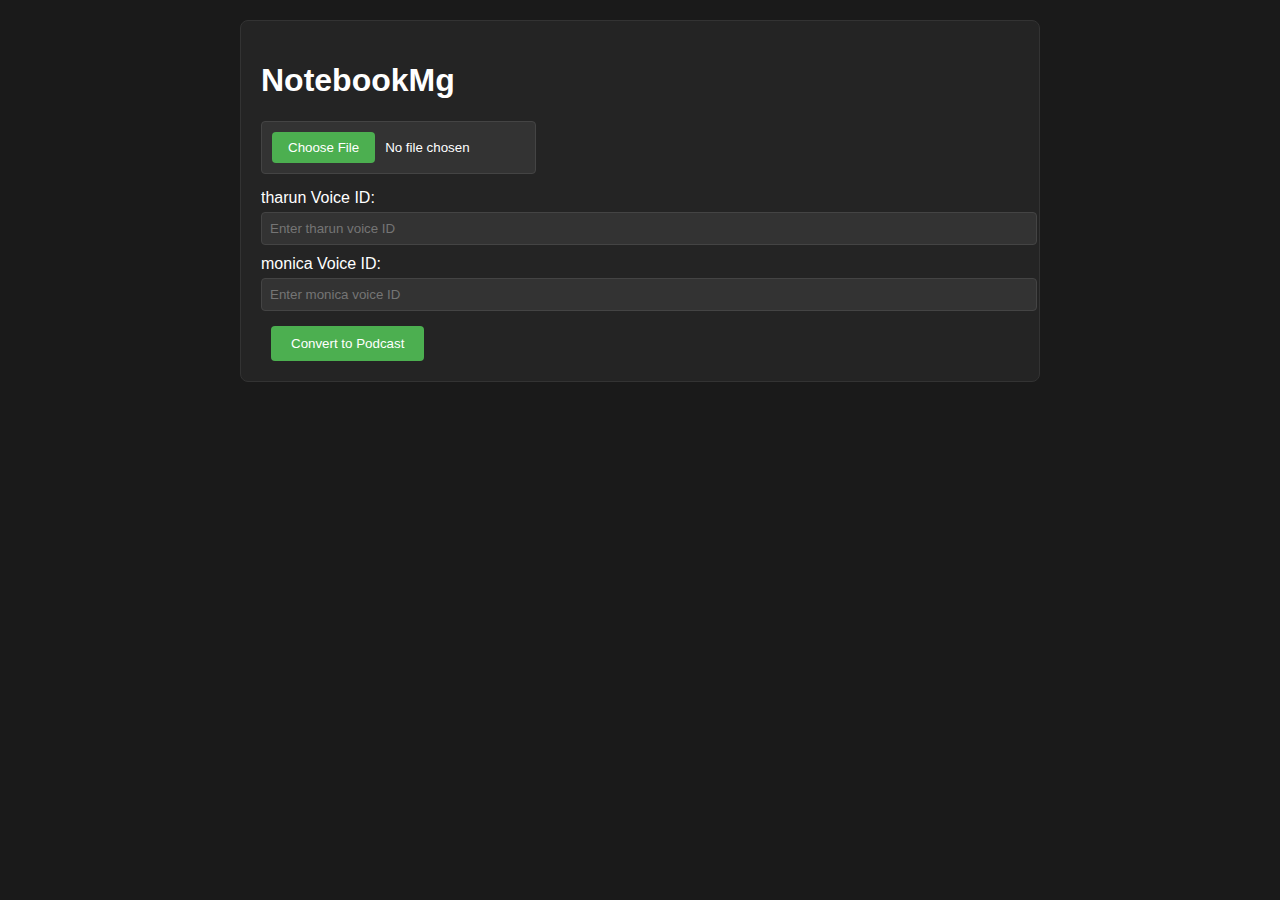
==== templates/index.html @ 9ed96fdd "Add FastAPI application for PDF to podcast conversion" ====
<!DOCTYPE html>
<html>
  <head>
    <title>NotebookMg</title>
    <style>
      body {
        font-family: Arial, sans-serif;
        max-width: 800px;
        margin: 0 auto;
        padding: 20px;
        background-color: #1a1a1a;
        color: #ffffff;
      }
      .container {
        border: 1px solid #333;
        padding: 20px;
        border-radius: 8px;
        background-color: #242424;
      }
      .result {
        margin-top: 20px;
        padding: 15px;
        background-color: #333;
        border-radius: 6px;
        display: none;
      }
      .error {
        color: #ff6b6b;
        display: none;
        padding: 10px;
        background-color: #3a2828;
        border-radius: 6px;
        margin-top: 10px;
      }
      button {
        background-color: #4caf50;
        color: white;
        padding: 10px 20px;
        border: none;
        border-radius: 4px;
        cursor: pointer;
        margin-left: 10px;
      }
      button:hover {
        background-color: #45a049;
      }
      a {
        color: #66b3ff;
        text-decoration: none;
      }
      a:hover {
        text-decoration: underline;
      }
      .loader {
        display: none;
        margin-top: 20px;
        text-align: center;
      }
      .spinner {
        width: 40px;
        height: 40px;
        border: 4px solid #f3f3f3;
        border-top: 4px solid #4caf50;
        border-radius: 50%;
        animation: spin 1s linear infinite;
        margin: 0 auto;
      }
      @keyframes spin {
        0% {
          transform: rotate(0deg);
        }
        100% {
          transform: rotate(360deg);
        }
      }
      input[type="file"] {
        background-color: #333;
        color: white;
        padding: 10px;
        border-radius: 4px;
        border: 1px solid #444;
      }
      input[type="file"]::file-selector-button {
        background-color: #4caf50;
        color: white;
        padding: 8px 16px;
        border: none;
        border-radius: 4px;
        cursor: pointer;
        margin-right: 10px;
      }
      input[type="file"]::file-selector-button:hover {
        background-color: #45a049;
      }
      audio {
        width: 100%;
        margin-top: 15px;
        border-radius: 8px;
        background-color: #333;
      }
      .audio-container {
        margin-top: 20px;
        padding: 15px;
        background-color: #333;
        border-radius: 6px;
        display: none;
      }
      .voice-inputs {
        margin: 15px 0;
      }
      .input-group {
        margin: 10px 0;
      }
      .input-group label {
        display: block;
        margin-bottom: 5px;
      }
      .input-group input[type="text"] {
        width: 100%;
        padding: 8px;
        border-radius: 4px;
        border: 1px solid #444;
        background-color: #333;
        color: white;
      }
    </style>
  </head>
  <body>
    <div class="container">
      <h1>NotebookMg</h1>
      <form id="uploadForm">
        <input type="file" id="pdfFile" accept=".pdf" required />
        <div class="voice-inputs">
          <div class="input-group">
            <label for="tharunVoiceId">tharun Voice ID:</label>
            <input
              type="text"
              id="tharunVoiceId"
              placeholder="Enter tharun voice ID"
              required
            />
          </div>
          <div class="input-group">
            <label for="monicaVoiceId">monica Voice ID:</label>
            <input
              type="text"
              id="monicaVoiceId"
              placeholder="Enter monica voice ID"
              required
            />
          </div>
        </div>
        <button type="submit">Convert to Podcast</button>
      </form>
      <div id="error" class="error"></div>
      <div id="loader" class="loader">
        <div class="spinner"></div>
        <p>Converting your PDF... This may take a few minutes.</p>
      </div>
      <div id="audio-result" class="audio-container">
        <h3>Your Podcast</h3>
        <audio id="podcast-player" controls>
          Your browser does not support the audio element.
        </audio>
      </div>
    </div>

    <script>
      document.getElementById("uploadForm").onsubmit = async (e) => {
        e.preventDefault();

        const loader = document.getElementById("loader");
        const audioResult = document.getElementById("audio-result");
        const error = document.getElementById("error");

        // Show loader, hide other elements
        loader.style.display = "block";
        audioResult.style.display = "none";
        error.style.display = "none";

        const formData = new FormData();
        formData.append("file", document.getElementById("pdfFile").files[0]);
        formData.append(
          "tharun_voice_id",
          document.getElementById("tharunVoiceId").value
        );
        formData.append(
          "monica_voice_id",
          document.getElementById("monicaVoiceId").value
        );

        try {
          const response = await fetch("/upload-pdf/", {
            method: "POST",
            body: formData,
          });

          const data = await response.json();

          if (response.ok) {
            const audioPlayer = document.getElementById("podcast-player");
            audioPlayer.src = `/download/${data.podcast_file}`;
            audioResult.style.display = "block";
          } else {
            throw new Error(data.detail);
          }
        } catch (error) {
          document.getElementById("error").textContent = error.message;
          error.style.display = "block";
        } finally {
          loader.style.display = "none";
        }
      };
    </script>
  </body>
</html>
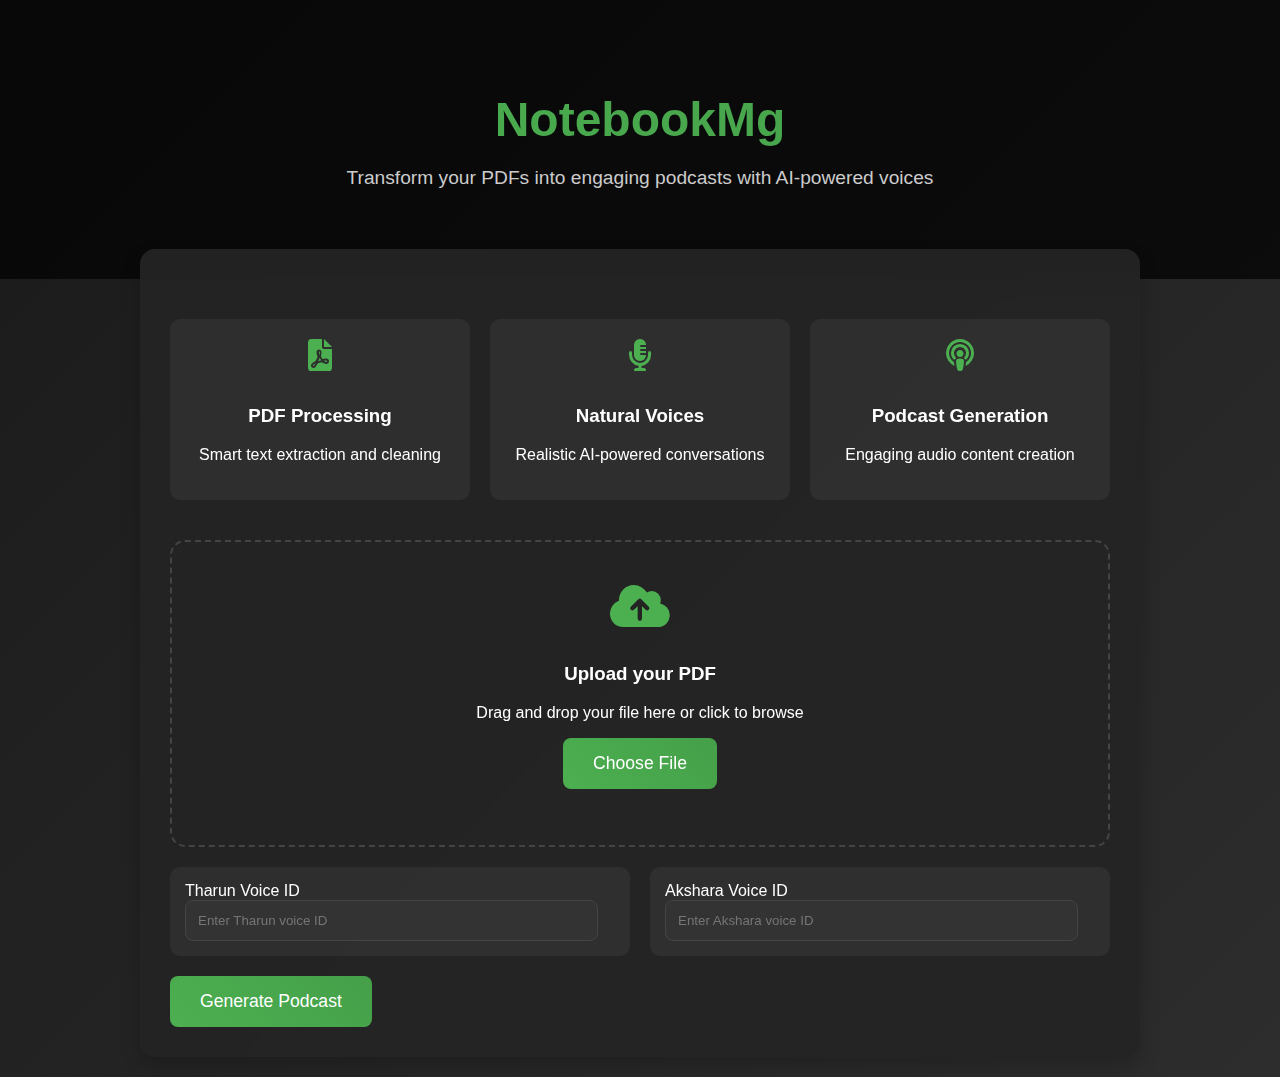
==== commit 0a425a3e: "Refactor voice ID handling and enhance PDF processing features" ====
--- a/templates/index.html
+++ b/templates/index.html
@@ -1,69 +1,173 @@
 <!DOCTYPE html>
 <html>
   <head>
-    <title>NotebookMg</title>
+    <title>NotebookMg - PDF to Podcast Converter</title>
+    <link
+      rel="stylesheet"
+      href="https://cdnjs.cloudflare.com/ajax/libs/font-awesome/6.0.0/css/all.min.css"
+    />
     <style>
       body {
-        font-family: Arial, sans-serif;
-        max-width: 800px;
-        margin: 0 auto;
+        font-family: "Inter", -apple-system, sans-serif;
+        margin: 0;
+        padding: 0;
+        background: linear-gradient(135deg, #1a1a1a 0%, #2d2d2d 100%);
+        min-height: 100vh;
+        color: #ffffff;
+      }
+      .hero {
+        text-align: center;
+        padding: 60px 20px;
+        background: linear-gradient(rgba(0, 0, 0, 0.7), rgba(0, 0, 0, 0.7)),
+          url("/static/hero-bg.jpg");
+        background-size: cover;
+        background-position: center;
+      }
+      .hero h1 {
+        font-size: 3em;
+        margin-bottom: 20px;
+        background: linear-gradient(45deg, #4caf50, #45a049);
+        -webkit-background-clip: text;
+        -webkit-text-fill-color: transparent;
+      }
+      .hero p {
+        font-size: 1.2em;
+        max-width: 600px;
+        margin: 0 auto 30px;
+        color: #cccccc;
+      }
+      .container {
+        max-width: 1000px;
+        margin: -50px auto 0;
         padding: 20px;
-        background-color: #1a1a1a;
-        color: #ffffff;
-      }
-      .container {
-        border: 1px solid #333;
+        position: relative;
+      }
+      .card {
+        background: rgba(36, 36, 36, 0.95);
+        border-radius: 15px;
+        padding: 30px;
+        box-shadow: 0 10px 20px rgba(0, 0, 0, 0.2);
+        backdrop-filter: blur(10px);
+      }
+      .features {
+        display: grid;
+        grid-template-columns: repeat(auto-fit, minmax(250px, 1fr));
+        gap: 20px;
+        margin: 40px 0;
+      }
+      .feature {
+        text-align: center;
         padding: 20px;
+        background: rgba(255, 255, 255, 0.05);
+        border-radius: 10px;
+      }
+      .feature i {
+        font-size: 2em;
+        color: #4caf50;
+        margin-bottom: 15px;
+      }
+      .upload-section {
+        text-align: center;
+        padding: 40px 20px;
+        border: 2px dashed #444;
+        border-radius: 15px;
+        margin: 20px 0;
+        transition: all 0.3s ease;
+      }
+      .upload-section:hover {
+        border-color: #4caf50;
+      }
+      .voice-inputs {
+        display: grid;
+        grid-template-columns: repeat(auto-fit, minmax(200px, 1fr));
+        gap: 20px;
+        margin: 20px 0;
+      }
+      .input-group {
+        background: rgba(255, 255, 255, 0.05);
+        padding: 15px;
+        border-radius: 10px;
+      }
+      .input-group input {
+        width: 90%;
+        padding: 12px;
         border-radius: 8px;
-        background-color: #242424;
-      }
-      .result {
-        margin-top: 20px;
-        padding: 15px;
-        background-color: #333;
-        border-radius: 6px;
-        display: none;
-      }
-      .error {
-        color: #ff6b6b;
-        display: none;
-        padding: 10px;
-        background-color: #3a2828;
-        border-radius: 6px;
-        margin-top: 10px;
+        border: 1px solid #444;
+        background: #333;
+        color: white;
+        transition: all 0.3s ease;
+      }
+      .input-group input:focus {
+        border-color: #4caf50;
+        outline: none;
       }
       button {
-        background-color: #4caf50;
+        background: linear-gradient(45deg, #4caf50, #45a049);
         color: white;
-        padding: 10px 20px;
+        padding: 15px 30px;
         border: none;
-        border-radius: 4px;
+        border-radius: 8px;
         cursor: pointer;
-        margin-left: 10px;
+        font-size: 1.1em;
+        transition: transform 0.2s ease;
       }
       button:hover {
-        background-color: #45a049;
-      }
-      a {
-        color: #66b3ff;
-        text-decoration: none;
-      }
-      a:hover {
-        text-decoration: underline;
+        transform: translateY(-2px);
+      }
+      .audio-container {
+        background: rgba(51, 51, 51, 0.8);
+        border-radius: 15px;
+        padding: 20px;
+        margin-top: 30px;
+      }
+      .progress-steps {
+        display: flex;
+        justify-content: space-between;
+        margin: 40px 0;
+        position: relative;
+      }
+      .step {
+        text-align: center;
+        flex: 1;
+        position: relative;
+      }
+      .step-number {
+        width: 30px;
+        height: 30px;
+        background: #333;
+        border-radius: 50%;
+        display: flex;
+        align-items: center;
+        justify-content: center;
+        margin: 0 auto 10px;
+      }
+      .step.active .step-number {
+        background: #4caf50;
+      }
+      @media (max-width: 768px) {
+        .hero h1 {
+          font-size: 2em;
+        }
+        .container {
+          margin-top: -30px;
+        }
+        .features {
+          grid-template-columns: 1fr;
+        }
       }
       .loader {
         display: none;
-        margin-top: 20px;
-        text-align: center;
+        text-align: center;
+        padding: 20px;
       }
       .spinner {
-        width: 40px;
-        height: 40px;
-        border: 4px solid #f3f3f3;
-        border-top: 4px solid #4caf50;
+        width: 50px;
+        height: 50px;
+        border: 5px solid #f3f3f3;
+        border-top: 5px solid #4caf50;
         border-radius: 50%;
         animation: spin 1s linear infinite;
-        margin: 0 auto;
+        margin: 0 auto 15px;
       }
       @keyframes spin {
         0% {
@@ -73,95 +177,102 @@
           transform: rotate(360deg);
         }
       }
-      input[type="file"] {
-        background-color: #333;
-        color: white;
-        padding: 10px;
-        border-radius: 4px;
-        border: 1px solid #444;
-      }
-      input[type="file"]::file-selector-button {
-        background-color: #4caf50;
-        color: white;
-        padding: 8px 16px;
-        border: none;
-        border-radius: 4px;
-        cursor: pointer;
-        margin-right: 10px;
-      }
-      input[type="file"]::file-selector-button:hover {
-        background-color: #45a049;
-      }
-      audio {
-        width: 100%;
-        margin-top: 15px;
-        border-radius: 8px;
-        background-color: #333;
-      }
       .audio-container {
-        margin-top: 20px;
-        padding: 15px;
-        background-color: #333;
-        border-radius: 6px;
         display: none;
-      }
-      .voice-inputs {
-        margin: 15px 0;
-      }
-      .input-group {
-        margin: 10px 0;
-      }
-      .input-group label {
-        display: block;
-        margin-bottom: 5px;
-      }
-      .input-group input[type="text"] {
-        width: 100%;
-        padding: 8px;
-        border-radius: 4px;
-        border: 1px solid #444;
-        background-color: #333;
-        color: white;
       }
     </style>
   </head>
   <body>
+    <div class="hero">
+      <h1>NotebookMg</h1>
+      <p>Transform your PDFs into engaging podcasts with AI-powered voices</p>
+    </div>
+
     <div class="container">
-      <h1>NotebookMg</h1>
-      <form id="uploadForm">
-        <input type="file" id="pdfFile" accept=".pdf" required />
-        <div class="voice-inputs">
-          <div class="input-group">
-            <label for="tharunVoiceId">tharun Voice ID:</label>
+      <div class="card">
+        <div class="features">
+          <div class="feature">
+            <i class="fas fa-file-pdf"></i>
+            <h3>PDF Processing</h3>
+            <p>Smart text extraction and cleaning</p>
+          </div>
+          <div class="feature">
+            <i class="fas fa-microphone-alt"></i>
+            <h3>Natural Voices</h3>
+            <p>Realistic AI-powered conversations</p>
+          </div>
+          <div class="feature">
+            <i class="fas fa-podcast"></i>
+            <h3>Podcast Generation</h3>
+            <p>Engaging audio content creation</p>
+          </div>
+        </div>
+
+        <form id="uploadForm">
+          <div class="upload-section" id="dropZone">
+            <i
+              class="fas fa-cloud-upload-alt fa-3x"
+              style="color: #4caf50; margin-bottom: 15px"
+            ></i>
+            <h3>Upload your PDF</h3>
+            <p>Drag and drop your file here or click to browse</p>
             <input
-              type="text"
-              id="tharunVoiceId"
-              placeholder="Enter tharun voice ID"
+              type="file"
+              id="pdfFile"
+              accept=".pdf"
               required
+              style="display: none"
             />
-          </div>
-          <div class="input-group">
-            <label for="monicaVoiceId">monica Voice ID:</label>
-            <input
-              type="text"
-              id="monicaVoiceId"
-              placeholder="Enter monica voice ID"
-              required
-            />
-          </div>
+            <button
+              type="button"
+              onclick="document.getElementById('pdfFile').click()"
+            >
+              Choose File
+            </button>
+            <p id="selectedFile" style="margin-top: 10px; color: #888"></p>
+          </div>
+
+          <div class="voice-inputs">
+            <div class="input-group">
+              <label for="tharunVoiceId">Tharun Voice ID</label>
+              <input
+                type="text"
+                id="tharunVoiceId"
+                placeholder="Enter Tharun voice ID"
+                required
+              />
+            </div>
+            <div class="input-group">
+              <label for="aksharaVoiceId">Akshara Voice ID</label>
+              <input
+                type="text"
+                id="aksharaVoiceId"
+                placeholder="Enter Akshara voice ID"
+                required
+              />
+            </div>
+          </div>
+
+          <button type="submit">Generate Podcast</button>
+        </form>
+
+        <div
+          id="error"
+          class="error"
+          style="color: #ff4444; margin: 10px 0; display: none"
+        ></div>
+
+        <div class="loader" id="loader">
+          <div class="spinner"></div>
+          <p>Converting your PDF... This may take a few minutes.</p>
         </div>
-        <button type="submit">Convert to Podcast</button>
-      </form>
-      <div id="error" class="error"></div>
-      <div id="loader" class="loader">
-        <div class="spinner"></div>
-        <p>Converting your PDF... This may take a few minutes.</p>
-      </div>
-      <div id="audio-result" class="audio-container">
-        <h3>Your Podcast</h3>
-        <audio id="podcast-player" controls>
-          Your browser does not support the audio element.
-        </audio>
+
+        <div id="audio-result" class="audio-container">
+          <h3>Your Podcast</h3>
+          <audio id="podcast-player" controls>
+            Your browser does not support the audio element.
+          </audio>
+        </div>
       </div>
     </div>
 
@@ -169,9 +280,17 @@
       document.getElementById("uploadForm").onsubmit = async (e) => {
         e.preventDefault();
 
+        console.log("Form submission started");
+
         const loader = document.getElementById("loader");
         const audioResult = document.getElementById("audio-result");
         const error = document.getElementById("error");
+        const submitButton = e.target.querySelector("button[type='submit']");
+        const inputs = e.target.querySelectorAll("input");
+
+        // Disable all inputs and button
+        submitButton.disabled = true;
+        inputs.forEach((input) => (input.disabled = true));
 
         // Show loader, hide other elements
         loader.style.display = "block";
@@ -185,32 +304,86 @@
           document.getElementById("tharunVoiceId").value
         );
         formData.append(
-          "monica_voice_id",
-          document.getElementById("monicaVoiceId").value
+          "akshara_voice_id",
+          document.getElementById("aksharaVoiceId").value
         );
 
         try {
+          console.log("Sending request to server...");
           const response = await fetch("/upload-pdf/", {
             method: "POST",
             body: formData,
           });
 
+          console.log("Server response received:", response.status);
           const data = await response.json();
+          console.log("Response data:", data);
 
           if (response.ok) {
             const audioPlayer = document.getElementById("podcast-player");
             audioPlayer.src = `/download/${data.podcast_file}`;
             audioResult.style.display = "block";
           } else {
-            throw new Error(data.detail);
+            throw new Error(data.detail || "An error occurred");
           }
         } catch (error) {
+          console.error("Error:", error);
           document.getElementById("error").textContent = error.message;
           error.style.display = "block";
         } finally {
           loader.style.display = "none";
+          // Re-enable all inputs and button
+          submitButton.disabled = false;
+          inputs.forEach((input) => (input.disabled = false));
         }
       };
+
+      // Add drag and drop functionality
+      const dropZone = document.getElementById("dropZone");
+      const pdfFile = document.getElementById("pdfFile");
+      const selectedFile = document.getElementById("selectedFile");
+
+      ["dragenter", "dragover", "dragleave", "drop"].forEach((eventName) => {
+        dropZone.addEventListener(eventName, preventDefaults, false);
+      });
+
+      function preventDefaults(e) {
+        e.preventDefault();
+        e.stopPropagation();
+      }
+
+      ["dragenter", "dragover"].forEach((eventName) => {
+        dropZone.addEventListener(eventName, highlight, false);
+      });
+
+      ["dragleave", "drop"].forEach((eventName) => {
+        dropZone.addEventListener(eventName, unhighlight, false);
+      });
+
+      function highlight(e) {
+        dropZone.classList.add("highlight");
+      }
+
+      function unhighlight(e) {
+        dropZone.classList.remove("highlight");
+      }
+
+      dropZone.addEventListener("drop", handleDrop, false);
+
+      function handleDrop(e) {
+        const dt = e.dataTransfer;
+        const files = dt.files;
+        pdfFile.files = files;
+        updateFileName();
+      }
+
+      pdfFile.addEventListener("change", updateFileName);
+
+      function updateFileName() {
+        if (pdfFile.files.length > 0) {
+          selectedFile.textContent = `Selected file: ${pdfFile.files[0].name}`;
+        }
+      }
     </script>
   </body>
 </html>
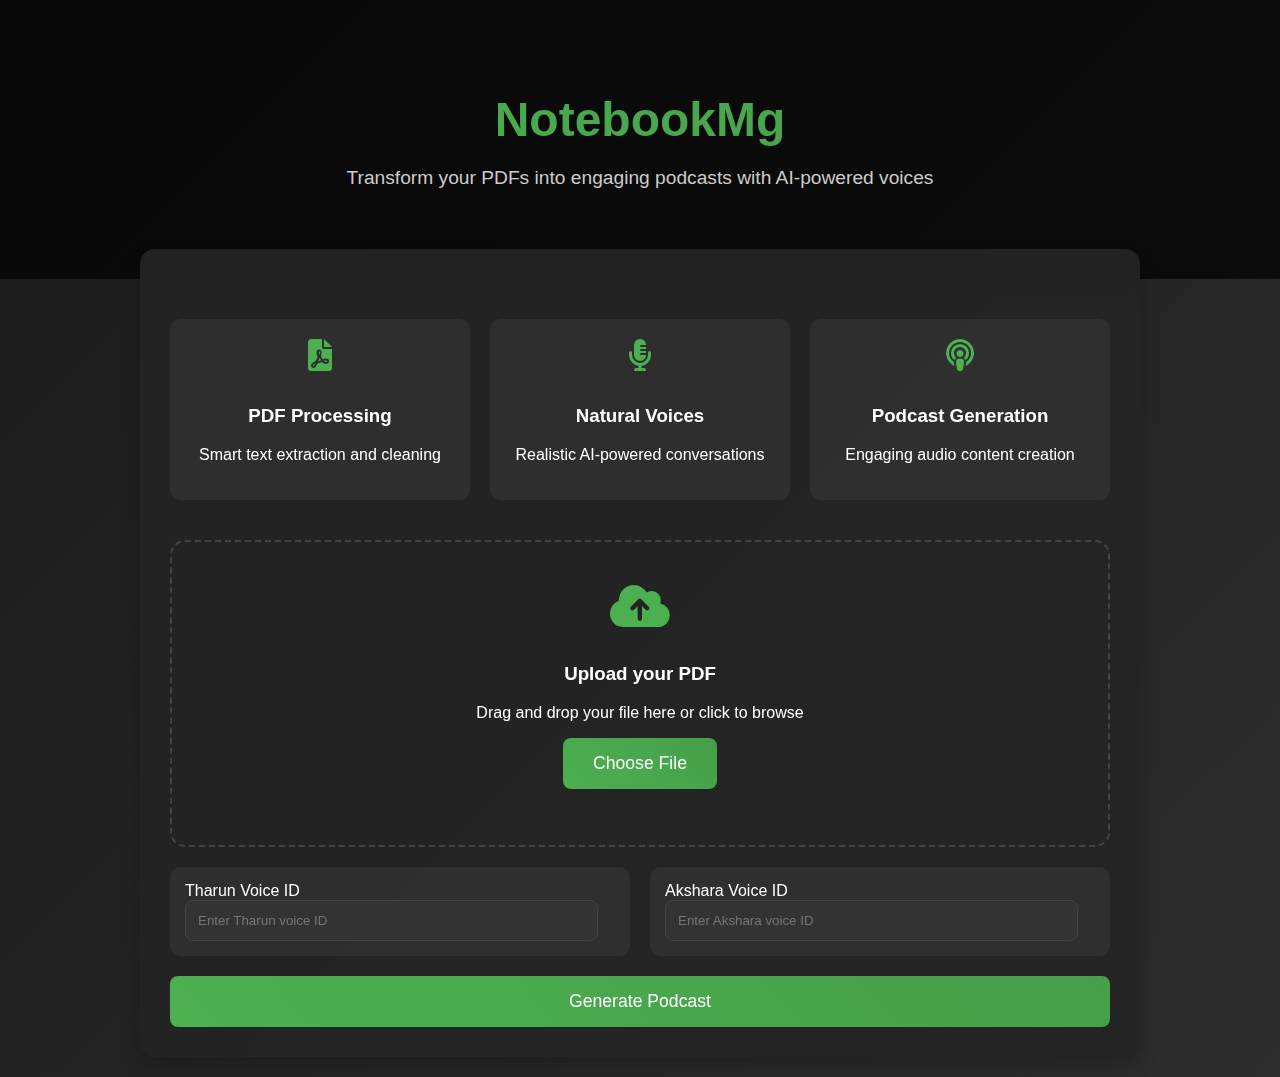
==== commit a6f9c0d4: "Enhance podcast generation and cleanup features" ====
--- a/templates/index.html
+++ b/templates/index.html
@@ -6,181 +6,7 @@
       rel="stylesheet"
       href="https://cdnjs.cloudflare.com/ajax/libs/font-awesome/6.0.0/css/all.min.css"
     />
-    <style>
-      body {
-        font-family: "Inter", -apple-system, sans-serif;
-        margin: 0;
-        padding: 0;
-        background: linear-gradient(135deg, #1a1a1a 0%, #2d2d2d 100%);
-        min-height: 100vh;
-        color: #ffffff;
-      }
-      .hero {
-        text-align: center;
-        padding: 60px 20px;
-        background: linear-gradient(rgba(0, 0, 0, 0.7), rgba(0, 0, 0, 0.7)),
-          url("/static/hero-bg.jpg");
-        background-size: cover;
-        background-position: center;
-      }
-      .hero h1 {
-        font-size: 3em;
-        margin-bottom: 20px;
-        background: linear-gradient(45deg, #4caf50, #45a049);
-        -webkit-background-clip: text;
-        -webkit-text-fill-color: transparent;
-      }
-      .hero p {
-        font-size: 1.2em;
-        max-width: 600px;
-        margin: 0 auto 30px;
-        color: #cccccc;
-      }
-      .container {
-        max-width: 1000px;
-        margin: -50px auto 0;
-        padding: 20px;
-        position: relative;
-      }
-      .card {
-        background: rgba(36, 36, 36, 0.95);
-        border-radius: 15px;
-        padding: 30px;
-        box-shadow: 0 10px 20px rgba(0, 0, 0, 0.2);
-        backdrop-filter: blur(10px);
-      }
-      .features {
-        display: grid;
-        grid-template-columns: repeat(auto-fit, minmax(250px, 1fr));
-        gap: 20px;
-        margin: 40px 0;
-      }
-      .feature {
-        text-align: center;
-        padding: 20px;
-        background: rgba(255, 255, 255, 0.05);
-        border-radius: 10px;
-      }
-      .feature i {
-        font-size: 2em;
-        color: #4caf50;
-        margin-bottom: 15px;
-      }
-      .upload-section {
-        text-align: center;
-        padding: 40px 20px;
-        border: 2px dashed #444;
-        border-radius: 15px;
-        margin: 20px 0;
-        transition: all 0.3s ease;
-      }
-      .upload-section:hover {
-        border-color: #4caf50;
-      }
-      .voice-inputs {
-        display: grid;
-        grid-template-columns: repeat(auto-fit, minmax(200px, 1fr));
-        gap: 20px;
-        margin: 20px 0;
-      }
-      .input-group {
-        background: rgba(255, 255, 255, 0.05);
-        padding: 15px;
-        border-radius: 10px;
-      }
-      .input-group input {
-        width: 90%;
-        padding: 12px;
-        border-radius: 8px;
-        border: 1px solid #444;
-        background: #333;
-        color: white;
-        transition: all 0.3s ease;
-      }
-      .input-group input:focus {
-        border-color: #4caf50;
-        outline: none;
-      }
-      button {
-        background: linear-gradient(45deg, #4caf50, #45a049);
-        color: white;
-        padding: 15px 30px;
-        border: none;
-        border-radius: 8px;
-        cursor: pointer;
-        font-size: 1.1em;
-        transition: transform 0.2s ease;
-      }
-      button:hover {
-        transform: translateY(-2px);
-      }
-      .audio-container {
-        background: rgba(51, 51, 51, 0.8);
-        border-radius: 15px;
-        padding: 20px;
-        margin-top: 30px;
-      }
-      .progress-steps {
-        display: flex;
-        justify-content: space-between;
-        margin: 40px 0;
-        position: relative;
-      }
-      .step {
-        text-align: center;
-        flex: 1;
-        position: relative;
-      }
-      .step-number {
-        width: 30px;
-        height: 30px;
-        background: #333;
-        border-radius: 50%;
-        display: flex;
-        align-items: center;
-        justify-content: center;
-        margin: 0 auto 10px;
-      }
-      .step.active .step-number {
-        background: #4caf50;
-      }
-      @media (max-width: 768px) {
-        .hero h1 {
-          font-size: 2em;
-        }
-        .container {
-          margin-top: -30px;
-        }
-        .features {
-          grid-template-columns: 1fr;
-        }
-      }
-      .loader {
-        display: none;
-        text-align: center;
-        padding: 20px;
-      }
-      .spinner {
-        width: 50px;
-        height: 50px;
-        border: 5px solid #f3f3f3;
-        border-top: 5px solid #4caf50;
-        border-radius: 50%;
-        animation: spin 1s linear infinite;
-        margin: 0 auto 15px;
-      }
-      @keyframes spin {
-        0% {
-          transform: rotate(0deg);
-        }
-        100% {
-          transform: rotate(360deg);
-        }
-      }
-      .audio-container {
-        display: none;
-      }
-    </style>
+    <link rel="stylesheet" href="/static/styles.css" />
   </head>
   <body>
     <div class="hero">
@@ -262,17 +88,27 @@
           style="color: #ff4444; margin: 10px 0; display: none"
         ></div>
 
-        <div class="loader" id="loader">
-          <div class="spinner"></div>
-          <p>Converting your PDF... This may take a few minutes.</p>
+        <div id="audio-result" class="audio-container">
+          <div class="audio-header">
+            <h3>Your Podcast</h3>
+            <audio id="podcast-player" controls>
+              Your browser does not support the audio element.
+            </audio>
+          </div>
         </div>
 
-        <div id="audio-result" class="audio-container">
-          <h3>Your Podcast</h3>
-          <audio id="podcast-player" controls>
-            Your browser does not support the audio element.
-          </audio>
-        </div>
+        <details
+          id="segments-container"
+          class="segments-container"
+          style="display: none"
+        >
+          <summary class="segments-summary">
+            <i class="fas fa-chevron-right"></i>
+            Individual Segments
+            <span class="segment-count"></span>
+          </summary>
+          <div id="segments-list"></div>
+        </details>
       </div>
     </div>
 
@@ -282,33 +118,57 @@
 
         console.log("Form submission started");
 
-        const loader = document.getElementById("loader");
+        const submitButton = e.target.querySelector("button[type='submit']");
         const audioResult = document.getElementById("audio-result");
+        const segmentsContainer = document.getElementById("segments-container");
         const error = document.getElementById("error");
-        const submitButton = e.target.querySelector("button[type='submit']");
         const inputs = e.target.querySelectorAll("input");
-
-        // Disable all inputs and button
-        submitButton.disabled = true;
-        inputs.forEach((input) => (input.disabled = true));
-
-        // Show loader, hide other elements
-        loader.style.display = "block";
-        audioResult.style.display = "none";
-        error.style.display = "none";
+        const pdfFile = document.getElementById("pdfFile");
+
+        // Check if file is selected
+        if (!pdfFile || !pdfFile.files || pdfFile.files.length === 0) {
+          if (error) {
+            error.textContent = "Please select a PDF file";
+            error.style.display = "block";
+          }
+          return;
+        }
+
+        // Clear previous results if elements exist
+        if (audioResult) audioResult.style.display = "none";
+        if (segmentsContainer) segmentsContainer.style.display = "none";
+        if (document.getElementById("segments-list")) {
+          document.getElementById("segments-list").innerHTML = "";
+        }
+        if (document.getElementById("podcast-player")) {
+          document.getElementById("podcast-player").src = "";
+        }
+        if (error) error.style.display = "none";
+
+        // Update button state
+        if (submitButton) {
+          submitButton.disabled = true;
+          submitButton.innerHTML =
+            '<i class="fas fa-spinner fa-spin"></i> Generating Podcast... May take few minutes...';
+        }
+
+        // Disable inputs
+        inputs.forEach((input) => {
+          if (input) input.disabled = true;
+        });
 
         const formData = new FormData();
-        formData.append("file", document.getElementById("pdfFile").files[0]);
-        formData.append(
-          "tharun_voice_id",
-          document.getElementById("tharunVoiceId").value
-        );
-        formData.append(
-          "akshara_voice_id",
-          document.getElementById("aksharaVoiceId").value
-        );
-
         try {
+          formData.append("file", pdfFile.files[0]);
+          formData.append(
+            "tharun_voice_id",
+            document.getElementById("tharunVoiceId")?.value || ""
+          );
+          formData.append(
+            "akshara_voice_id",
+            document.getElementById("aksharaVoiceId")?.value || ""
+          );
+
           console.log("Sending request to server...");
           const response = await fetch("/upload-pdf/", {
             method: "POST",
@@ -316,27 +176,163 @@
           });
 
           console.log("Server response received:", response.status);
+
+          if (!response.ok) {
+            throw new Error(`HTTP error! status: ${response.status}`);
+          }
+
           const data = await response.json();
           console.log("Response data:", data);
 
-          if (response.ok) {
+          if (audioResult && data.podcast_file) {
             const audioPlayer = document.getElementById("podcast-player");
-            audioPlayer.src = `/download/${data.podcast_file}`;
-            audioResult.style.display = "block";
-          } else {
-            throw new Error(data.detail || "An error occurred");
+            if (audioPlayer) {
+              audioPlayer.src = `/download/${data.podcast_file}`;
+              audioResult.style.display = "block";
+            }
+
+            const segmentsList = document.getElementById("segments-list");
+            if (segmentsList && data.segments) {
+              segmentsList.innerHTML = "";
+
+              const segmentCount = document.querySelector(".segment-count");
+              if (segmentCount) {
+                segmentCount.textContent = `(${data.segments.length} segments)`;
+              }
+
+              data.segments.forEach((segment, index) => {
+                const segmentDiv = document.createElement("div");
+                segmentDiv.className = "segment";
+                segmentDiv.id = `segment-${index}`;
+                segmentDiv.innerHTML = `
+                            <div class="segment-info">
+                                <div class="segment-header">
+                                    <div class="segment-speaker">${segment.speaker}</div>
+                                    <button class="edit-btn" onclick="makeEditable(${index})">
+                                        <i class="fas fa-edit"></i> Edit
+                                    </button>
+                                </div>
+                                <div class="segment-text">
+                                    <div class="segment-text-content">${segment.text}</div>
+                                </div>
+                            </div>
+                            <div class="segment-controls">
+                                <audio controls src="/download/${segment.file}"></audio>
+                                <button class="regenerate-btn" onclick="regenerateSegment(${index})">
+                                    <i class="fas fa-redo"></i> Regenerate
+                                </button>
+                            </div>
+                        `;
+                segmentsList.appendChild(segmentDiv);
+              });
+
+              if (segmentsContainer) {
+                segmentsContainer.style.display = "block";
+              }
+            }
           }
         } catch (error) {
           console.error("Error:", error);
-          document.getElementById("error").textContent = error.message;
-          error.style.display = "block";
+          if (error) {
+            error.textContent =
+              error.message || "An error occurred during upload";
+            error.style.display = "block";
+          }
         } finally {
-          loader.style.display = "none";
-          // Re-enable all inputs and button
-          submitButton.disabled = false;
-          inputs.forEach((input) => (input.disabled = false));
+          // Reset button state
+          if (submitButton) {
+            submitButton.disabled = false;
+            submitButton.innerHTML = "Generate Podcast";
+          }
+          // Re-enable inputs
+          inputs.forEach((input) => {
+            if (input) input.disabled = false;
+          });
         }
       };
+
+      async function regenerateSegment(index, newText = null) {
+        const segment = document.querySelector(`#segment-${index}`);
+        const speaker = segment.querySelector(".segment-speaker").textContent;
+        const text =
+          newText || segment.querySelector(".segment-text-content").textContent;
+        const audio = segment.querySelector("audio");
+        const button = segment.querySelector(".regenerate-btn");
+        const mainPodcastPlayer = document.getElementById("podcast-player");
+        const currentMainTime = mainPodcastPlayer
+          ? mainPodcastPlayer.currentTime
+          : 0;
+
+        // Disable the button and show loading state
+        button.disabled = true;
+        button.innerHTML =
+          '<i class="fas fa-spinner fa-spin"></i> Regenerating...';
+
+        try {
+          const formData = new FormData();
+          formData.append("speaker", speaker);
+          formData.append("text", text);
+          formData.append(
+            "tharun_voice_id",
+            document.getElementById("tharunVoiceId").value
+          );
+          formData.append(
+            "akshara_voice_id",
+            document.getElementById("aksharaVoiceId").value
+          );
+
+          const response = await fetch(`/regenerate-segment/${index}`, {
+            method: "POST",
+            body: formData,
+          });
+
+          if (!response.ok) {
+            throw new Error(`HTTP error! status: ${response.status}`);
+          }
+
+          const data = await response.json();
+
+          if (data.success) {
+            // Update the segment audio
+            if (audio) {
+              const newSegmentSrc = `/download/${data.segment_file}`;
+              audio.src = newSegmentSrc;
+              await audio.load(); // Wait for the audio to load
+            }
+
+            // Update the main podcast player
+            if (mainPodcastPlayer && data.podcast_file) {
+              const newPodcastSrc = `/download/${data.podcast_file}`;
+              mainPodcastPlayer.src = newPodcastSrc;
+              await mainPodcastPlayer.load(); // Wait for the audio to load
+
+              // Try to restore the previous playback position
+              try {
+                mainPodcastPlayer.currentTime = currentMainTime;
+              } catch (e) {
+                console.warn("Couldn't restore playback position:", e);
+              }
+            }
+
+            // Show success state briefly
+            button.innerHTML = '<i class="fas fa-check"></i> Success!';
+            setTimeout(() => {
+              button.innerHTML = '<i class="fas fa-redo"></i> Regenerate';
+              button.disabled = false;
+            }, 2000);
+          } else {
+            throw new Error(data.detail || "Regeneration failed");
+          }
+        } catch (error) {
+          console.error("Error:", error);
+          button.innerHTML =
+            '<i class="fas fa-exclamation-triangle"></i> Failed';
+          setTimeout(() => {
+            button.innerHTML = '<i class="fas fa-redo"></i> Regenerate';
+            button.disabled = false;
+          }, 2000);
+        }
+      }
 
       // Add drag and drop functionality
       const dropZone = document.getElementById("dropZone");
@@ -384,6 +380,78 @@
           selectedFile.textContent = `Selected file: ${pdfFile.files[0].name}`;
         }
       }
+
+      function makeEditable(index) {
+        const segment = document.querySelector(`#segment-${index}`);
+        const textDiv = segment.querySelector(".segment-text");
+        const originalText = textDiv.querySelector(
+          ".segment-text-content"
+        ).textContent;
+        const editButton = segment.querySelector(".edit-btn");
+
+        // Hide the edit button
+        editButton.style.display = "none";
+
+        // Add textarea and controls
+        textDiv.innerHTML = `
+            <textarea>${originalText}</textarea>
+            <div class="edit-controls" style="justify-content: flex-end;">
+                <button class="save-btn" onclick="saveEdit(${index})">
+                    <i class="fas fa-save"></i> Save
+                </button>
+                <button class="cancel-btn" onclick="cancelEdit(${index}, '${originalText.replace(
+          /'/g,
+          "\\'"
+        )}')">
+                    <i class="fas fa-times"></i> Cancel
+                </button>
+            </div>
+        `;
+      }
+
+      function cancelEdit(index, originalText) {
+        const segment = document.querySelector(`#segment-${index}`);
+        const textDiv = segment.querySelector(".segment-text");
+        const editButton = segment.querySelector(".edit-btn");
+
+        // Show the edit button again
+        editButton.style.display = "flex";
+
+        // Restore original content
+        textDiv.innerHTML = `
+            <div class="segment-text-content">${originalText}</div>
+        `;
+      }
+
+      async function saveEdit(index) {
+        const segment = document.querySelector(`#segment-${index}`);
+        const textarea = segment.querySelector("textarea");
+        const newText = textarea.value;
+        const editButton = segment.querySelector(".edit-btn");
+
+        // Show loading state in save button
+        const saveBtn = segment.querySelector(".save-btn");
+        saveBtn.disabled = true;
+        saveBtn.innerHTML = '<i class="fas fa-spinner fa-spin"></i> Saving...';
+
+        try {
+          await regenerateSegment(index, newText);
+
+          // Show the edit button again
+          editButton.style.display = "flex";
+
+          // Update the text display
+          const textDiv = segment.querySelector(".segment-text");
+          textDiv.innerHTML = `<div class="segment-text-content">${newText}</div>`;
+        } catch (error) {
+          console.error("Error saving edit:", error);
+          alert("Failed to save changes. Please try again.");
+
+          // Reset save button
+          saveBtn.disabled = false;
+          saveBtn.innerHTML = '<i class="fas fa-save"></i> Save';
+        }
+      }
     </script>
   </body>
 </html>
--- a/static/styles.css
+++ b/static/styles.css
@@ -0,0 +1,375 @@
+body {
+  font-family: "Inter", -apple-system, sans-serif;
+  margin: 0;
+  padding: 0;
+  background: linear-gradient(135deg, #1a1a1a 0%, #2d2d2d 100%);
+  min-height: 100vh;
+  color: #ffffff;
+}
+.hero {
+  text-align: center;
+  padding: 60px 20px;
+  background: linear-gradient(rgba(0, 0, 0, 0.7), rgba(0, 0, 0, 0.7)),
+    url("/static/hero-bg.jpg");
+  background-size: cover;
+  background-position: center;
+}
+.hero h1 {
+  font-size: 3em;
+  margin-bottom: 20px;
+  background: linear-gradient(45deg, #4caf50, #45a049);
+  -webkit-background-clip: text;
+  -webkit-text-fill-color: transparent;
+}
+.hero p {
+  font-size: 1.2em;
+  max-width: 600px;
+  margin: 0 auto 30px;
+  color: #cccccc;
+}
+.container {
+  max-width: 1000px;
+  margin: -50px auto 0;
+  padding: 20px;
+  position: relative;
+}
+.card {
+  background: rgba(36, 36, 36, 0.95);
+  border-radius: 15px;
+  padding: 30px;
+  box-shadow: 0 10px 20px rgba(0, 0, 0, 0.2);
+  backdrop-filter: blur(10px);
+}
+.features {
+  display: grid;
+  grid-template-columns: repeat(auto-fit, minmax(250px, 1fr));
+  gap: 20px;
+  margin: 40px 0;
+}
+.feature {
+  text-align: center;
+  padding: 20px;
+  background: rgba(255, 255, 255, 0.05);
+  border-radius: 10px;
+}
+.feature i {
+  font-size: 2em;
+  color: #4caf50;
+  margin-bottom: 15px;
+}
+.upload-section {
+  text-align: center;
+  padding: 40px 20px;
+  border: 2px dashed #444;
+  border-radius: 15px;
+  margin: 20px 0;
+  transition: all 0.3s ease;
+}
+.upload-section:hover {
+  border-color: #4caf50;
+}
+.voice-inputs {
+  display: grid;
+  grid-template-columns: repeat(auto-fit, minmax(200px, 1fr));
+  gap: 20px;
+  margin: 20px 0;
+}
+.input-group {
+  background: rgba(255, 255, 255, 0.05);
+  padding: 15px;
+  border-radius: 10px;
+}
+.input-group input {
+  width: 90%;
+  padding: 12px;
+  border-radius: 8px;
+  border: 1px solid #444;
+  background: #333;
+  color: white;
+  transition: all 0.3s ease;
+}
+.input-group input:focus {
+  border-color: #4caf50;
+  outline: none;
+}
+button {
+  background: linear-gradient(45deg, #4caf50, #45a049);
+  color: white;
+  padding: 15px 30px;
+  border: none;
+  border-radius: 8px;
+  cursor: pointer;
+  font-size: 1.1em;
+  transition: transform 0.2s ease;
+  display: flex;
+  align-items: center;
+  justify-content: center;
+  gap: 10px;
+}
+button:disabled {
+  opacity: 0.7;
+  cursor: wait;
+}
+button:hover {
+  transform: translateY(-2px);
+}
+.audio-container {
+  background: rgba(51, 51, 51, 0.8);
+  border-radius: 15px;
+  padding: 20px;
+  margin-top: 30px;
+}
+.audio-container h3 {
+  margin: 0;
+  display: inline-block;
+  margin-right: 20px;
+  vertical-align: middle;
+}
+.audio-container audio {
+  vertical-align: middle;
+  flex: 1;
+}
+.audio-header {
+  display: flex;
+  align-items: center;
+  gap: 20px;
+}
+.progress-steps {
+  display: flex;
+  justify-content: space-between;
+  margin: 40px 0;
+  position: relative;
+}
+.step {
+  text-align: center;
+  flex: 1;
+  position: relative;
+}
+.step-number {
+  width: 30px;
+  height: 30px;
+  background: #333;
+  border-radius: 50%;
+  display: flex;
+  align-items: center;
+  justify-content: center;
+  margin: 0 auto 10px;
+}
+.step.active .step-number {
+  background: #4caf50;
+}
+@media (max-width: 768px) {
+  .hero h1 {
+    font-size: 2em;
+  }
+  .container {
+    margin-top: -30px;
+  }
+  .features {
+    grid-template-columns: 1fr;
+  }
+}
+.loader {
+  display: none;
+  text-align: center;
+  padding: 20px;
+}
+.spinner {
+  width: 50px;
+  height: 50px;
+  border: 5px solid #f3f3f3;
+  border-top: 5px solid #4caf50;
+  border-radius: 50%;
+  animation: spin 1s linear infinite;
+  margin: 0 auto 15px;
+}
+@keyframes spin {
+  0% {
+    transform: rotate(0deg);
+  }
+  100% {
+    transform: rotate(360deg);
+  }
+}
+.audio-container {
+  display: none;
+}
+.segments-container {
+  margin-top: 30px;
+  padding: 20px;
+  background: rgba(51, 51, 51, 0.8);
+  border-radius: 15px;
+}
+.segment {
+  display: flex;
+  flex-direction: column;
+  gap: 15px;
+  padding: 20px;
+  margin: 10px 0;
+  background: rgba(255, 255, 255, 0.05);
+  border-radius: 8px;
+}
+.segment-info {
+  width: 100%;
+}
+.segment-header {
+  display: flex;
+  justify-content: space-between;
+  align-items: center;
+  margin-bottom: 8px;
+}
+.segment-speaker {
+  font-weight: bold;
+  color: #4caf50;
+}
+.segment-text {
+  color: #ccc;
+  line-height: 1.5;
+  position: relative;
+  /* white-space: pre-wrap; */
+}
+.segment-text-content {
+  white-space: pre-wrap;
+}
+.segment-text textarea {
+  width: 97.5%;
+  min-height: 100px;
+  background: rgba(0, 0, 0, 0.3);
+  border: 1px solid #444;
+  border-radius: 4px;
+  color: #fff;
+  padding: 10px;
+  font-family: inherit;
+  font-size: inherit;
+  line-height: inherit;
+  resize: vertical;
+}
+.edit-controls {
+  display: flex;
+  gap: 10px;
+}
+.edit-btn,
+.save-btn,
+.cancel-btn {
+  padding: 5px 10px;
+  border-radius: 4px;
+  cursor: pointer;
+  font-size: 0.9em;
+  display: flex;
+  align-items: center;
+  gap: 5px;
+}
+.edit-btn {
+  background: transparent;
+  border: 1px solid #4caf50;
+  color: #4caf50;
+  padding: 5px 10px;
+  border-radius: 4px;
+  cursor: pointer;
+  font-size: 0.9em;
+  display: flex;
+  align-items: center;
+  gap: 5px;
+}
+.edit-btn:hover {
+  background: rgba(76, 175, 80, 0.1);
+}
+.save-btn {
+  background: #4caf50;
+  border: none;
+  color: white;
+}
+.cancel-btn {
+  background: #666;
+  border: none;
+  color: white;
+}
+.segment audio {
+  flex-grow: 1;
+  min-width: 200px;
+}
+.regenerate-btn {
+  padding: 8px 15px;
+  background: #4caf50;
+  border: none;
+  border-radius: 4px;
+  color: white;
+  cursor: pointer;
+}
+.regenerate-btn:hover {
+  background: #45a049;
+}
+.segments-summary {
+  font-size: 1.2em;
+  font-weight: bold;
+  cursor: pointer;
+  padding: 10px 0;
+  user-select: none;
+  display: flex;
+  align-items: center;
+  gap: 10px;
+}
+.segments-summary::-webkit-details-marker {
+  display: none;
+}
+.segments-summary i {
+  transition: transform 0.3s ease;
+}
+details[open] .segments-summary i {
+  transform: rotate(90deg);
+}
+.segment-count {
+  font-size: 0.8em;
+  color: #888;
+  margin-left: auto;
+}
+#segments-list {
+  margin-top: 20px;
+}
+.regenerate-btn {
+  display: flex;
+  align-items: center;
+  gap: 5px;
+  min-width: 120px;
+  justify-content: center;
+}
+.regenerate-btn:disabled {
+  opacity: 0.7;
+  cursor: not-allowed;
+}
+.regenerate-btn i {
+  font-size: 14px;
+}
+@keyframes spin {
+  0% {
+    transform: rotate(0deg);
+  }
+  100% {
+    transform: rotate(360deg);
+  }
+}
+.fa-spin {
+  animation: spin 1s linear infinite;
+}
+.segment-controls {
+  display: flex;
+  align-items: center;
+  gap: 10px;
+}
+.segment-controls audio {
+  flex: 1;
+}
+.segment-controls .regenerate-btn {
+  flex-shrink: 0;
+}
+form button[type="submit"] {
+  width: 100%;
+  margin-top: 20px;
+}
+.upload-section button {
+  margin: 0 auto;
+  display: flex;
+  align-items: center;
+  justify-content: center;
+  width: auto;
+}
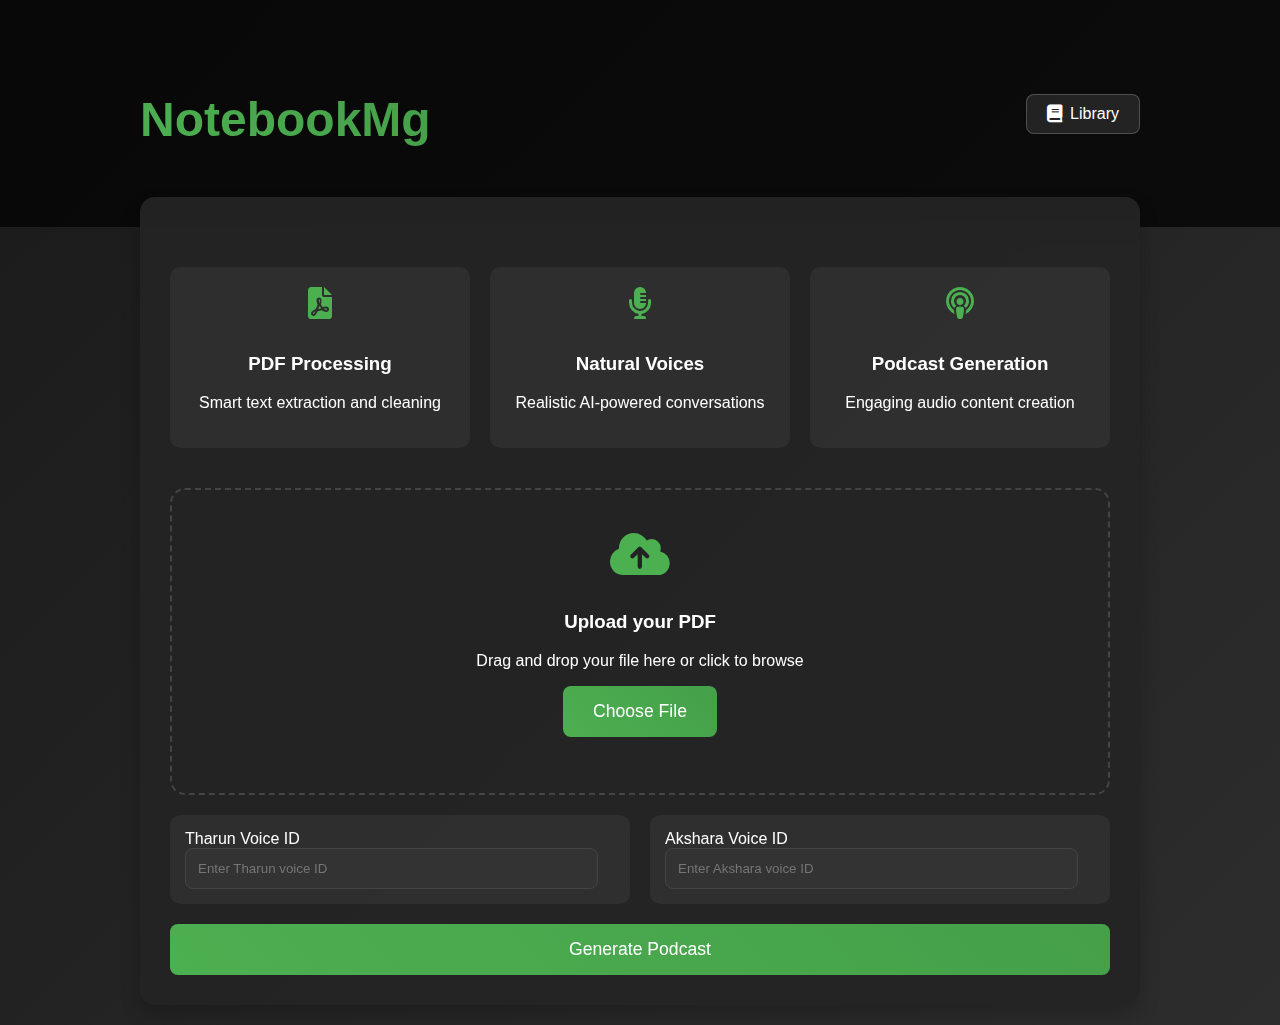
==== commit 6751ffb2: "Refactor podcast generation and integrate Google Drive features" ====
--- a/templates/index.html
+++ b/templates/index.html
@@ -10,8 +10,14 @@
   </head>
   <body>
     <div class="hero">
-      <h1>NotebookMg</h1>
-      <p>Transform your PDFs into engaging podcasts with AI-powered voices</p>
+      <div class="nav-header">
+        <h1>NotebookMg</h1>
+        <a href="/library" class="library-btn">
+          <i class="fas fa-book"></i>
+          Library
+        </a>
+      </div>
+      <!-- <p>Transform your PDFs into engaging podcasts with AI-powered voices</p> -->
     </div>
 
     <div class="container">
@@ -88,12 +94,21 @@
           style="color: #ff4444; margin: 10px 0; display: none"
         ></div>
 
-        <div id="audio-result" class="audio-container">
+        <div id="audio-result" class="audio-container" style="display: none">
           <div class="audio-header">
             <h3>Your Podcast</h3>
             <audio id="podcast-player" controls>
               Your browser does not support the audio element.
             </audio>
+          </div>
+          <div class="save-controls">
+            <button
+              onclick="saveToLibrary()"
+              id="saveButton"
+              style="display: none"
+            >
+              <i class="fas fa-save"></i> Save to Library
+            </button>
           </div>
         </div>
 
@@ -184,52 +199,73 @@
           const data = await response.json();
           console.log("Response data:", data);
 
-          if (audioResult && data.podcast_file) {
-            const audioPlayer = document.getElementById("podcast-player");
-            if (audioPlayer) {
-              audioPlayer.src = `/download/${data.podcast_file}`;
+          if (
+            data.success ||
+            data.message === "Podcast generated successfully"
+          ) {
+            // Show the audio container
+            const audioResult = document.getElementById("audio-result");
+            if (audioResult) {
               audioResult.style.display = "block";
             }
 
+            // Update the main podcast player
+            const podcastPlayer = document.getElementById("podcast-player");
+            if (podcastPlayer && data.podcast_url) {
+              podcastPlayer.src = data.podcast_url;
+              podcastPlayer.load(); // Important: reload the audio element
+            }
+
+            // Show and populate segments
+            const segmentsContainer =
+              document.getElementById("segments-container");
             const segmentsList = document.getElementById("segments-list");
-            if (segmentsList && data.segments) {
+
+            if (segmentsContainer && segmentsList && data.segments) {
+              // Clear existing segments
               segmentsList.innerHTML = "";
 
-              const segmentCount = document.querySelector(".segment-count");
-              if (segmentCount) {
-                segmentCount.textContent = `(${data.segments.length} segments)`;
-              }
-
+              // Add new segments
               data.segments.forEach((segment, index) => {
                 const segmentDiv = document.createElement("div");
                 segmentDiv.className = "segment";
                 segmentDiv.id = `segment-${index}`;
                 segmentDiv.innerHTML = `
-                            <div class="segment-info">
-                                <div class="segment-header">
-                                    <div class="segment-speaker">${segment.speaker}</div>
-                                    <button class="edit-btn" onclick="makeEditable(${index})">
-                                        <i class="fas fa-edit"></i> Edit
-                                    </button>
-                                </div>
-                                <div class="segment-text">
-                                    <div class="segment-text-content">${segment.text}</div>
-                                </div>
-                            </div>
-                            <div class="segment-controls">
-                                <audio controls src="/download/${segment.file}"></audio>
-                                <button class="regenerate-btn" onclick="regenerateSegment(${index})">
-                                    <i class="fas fa-redo"></i> Regenerate
+                        <div class="segment-info">
+                            <div class="segment-header">
+                                <div class="segment-speaker">${segment.speaker}</div>
+                                <button class="edit-btn" onclick="makeEditable(${index})">
+                                    <i class="fas fa-edit"></i> Edit
                                 </button>
                             </div>
-                        `;
+                            <div class="segment-text">
+                                <div class="segment-text-content">${segment.text}</div>
+                            </div>
+                        </div>
+                        <div class="segment-controls">
+                            <audio controls>
+                                <source src="${segment.audio_url}" type="audio/mpeg">
+                                Your browser does not support the audio element.
+                            </audio>
+                            <button class="regenerate-btn" onclick="regenerateSegment(${index})">
+                                <i class="fas fa-redo"></i> Regenerate
+                            </button>
+                        </div>
+                    `;
                 segmentsList.appendChild(segmentDiv);
               });
 
-              if (segmentsContainer) {
-                segmentsContainer.style.display = "block";
+              // Show the segments container and update count
+              segmentsContainer.style.display = "block";
+              const segmentCount =
+                segmentsContainer.querySelector(".segment-count");
+              if (segmentCount) {
+                segmentCount.textContent = `(${data.segments.length} segments)`;
               }
             }
+
+            // Show save button
+            document.getElementById("saveButton").style.display = "block";
           }
         } catch (error) {
           console.error("Error:", error);
@@ -251,86 +287,123 @@
         }
       };
 
-      async function regenerateSegment(index, newText = null) {
-        const segment = document.querySelector(`#segment-${index}`);
-        const speaker = segment.querySelector(".segment-speaker").textContent;
-        const text =
-          newText || segment.querySelector(".segment-text-content").textContent;
-        const audio = segment.querySelector("audio");
-        const button = segment.querySelector(".regenerate-btn");
-        const mainPodcastPlayer = document.getElementById("podcast-player");
-        const currentMainTime = mainPodcastPlayer
-          ? mainPodcastPlayer.currentTime
-          : 0;
-
-        // Disable the button and show loading state
-        button.disabled = true;
-        button.innerHTML =
-          '<i class="fas fa-spinner fa-spin"></i> Regenerating...';
-
+      async function regenerateSegment(index, newText) {
         try {
+          const segment = document.querySelector(`#segment-${index}`);
+          const speaker = segment.getAttribute("data-speaker");
+
+          // Get voice IDs from the form
+          const tharunVoiceId = document.getElementById("tharunVoiceId").value;
+          const aksharaVoiceId =
+            document.getElementById("aksharaVoiceId").value;
+
           const formData = new FormData();
+          formData.append("text", newText);
           formData.append("speaker", speaker);
-          formData.append("text", text);
-          formData.append(
-            "tharun_voice_id",
-            document.getElementById("tharunVoiceId").value
-          );
-          formData.append(
-            "akshara_voice_id",
-            document.getElementById("aksharaVoiceId").value
-          );
+          formData.append("tharun_voice_id", tharunVoiceId);
+          formData.append("akshara_voice_id", aksharaVoiceId);
 
           const response = await fetch(`/regenerate-segment/${index}`, {
             method: "POST",
             body: formData,
           });
 
-          if (!response.ok) {
-            throw new Error(`HTTP error! status: ${response.status}`);
-          }
-
-          const data = await response.json();
-
-          if (data.success) {
-            // Update the segment audio
-            if (audio) {
-              const newSegmentSrc = `/download/${data.segment_file}`;
-              audio.src = newSegmentSrc;
-              await audio.load(); // Wait for the audio to load
+          if (response.ok) {
+            const data = await response.json();
+
+            // Update the audio source with the new download URL
+            const audioElement = document.querySelector(
+              `#segment-${index} audio`
+            );
+            if (audioElement) {
+              audioElement.src = data.download_url;
+              audioElement.load(); // Reload the audio element
             }
 
-            // Update the main podcast player
-            if (mainPodcastPlayer && data.podcast_file) {
-              const newPodcastSrc = `/download/${data.podcast_file}`;
-              mainPodcastPlayer.src = newPodcastSrc;
-              await mainPodcastPlayer.load(); // Wait for the audio to load
-
-              // Try to restore the previous playback position
-              try {
-                mainPodcastPlayer.currentTime = currentMainTime;
-              } catch (e) {
-                console.warn("Couldn't restore playback position:", e);
-              }
+            return true;
+          } else {
+            const errorData = await response.json();
+            throw new Error(errorData.detail || "Failed to regenerate segment");
+          }
+        } catch (error) {
+          console.error("Regeneration error:", error);
+          throw error;
+        }
+      }
+
+      async function saveEdit(index) {
+        const segment = document.querySelector(`#segment-${index}`);
+        const textarea = segment.querySelector("textarea");
+        const newText = textarea.value;
+        const editButton = segment.querySelector(".edit-btn");
+
+        // Show loading state
+        const saveBtn = segment.querySelector(".save-btn");
+        saveBtn.disabled = true;
+        saveBtn.innerHTML = '<i class="fas fa-spinner fa-spin"></i> Saving...';
+
+        try {
+          await regenerateSegment(index, newText);
+
+          // Show the edit button again
+          editButton.style.display = "flex";
+
+          // Update the text display
+          const textDiv = segment.querySelector(".segment-text");
+          textDiv.innerHTML = `<div class="segment-text-content">${newText}</div>`;
+
+          // Regenerate the full podcast
+          await regenerateFullPodcast();
+        } catch (error) {
+          console.error("Error saving edit:", error);
+          alert("Failed to save changes. Please try again.");
+        } finally {
+          // Reset save button
+          saveBtn.disabled = false;
+          saveBtn.innerHTML = '<i class="fas fa-save"></i> Save';
+        }
+      }
+
+      async function regenerateFullPodcast() {
+        try {
+          // Collect all segments
+          const segments = Array.from(
+            document.querySelectorAll(".segment")
+          ).map((segment) => ({
+            speaker: segment.getAttribute("data-speaker"),
+            text: segment.querySelector(".segment-text-content").textContent,
+          }));
+
+          const response = await fetch("/regenerate-podcast", {
+            method: "POST",
+            headers: {
+              "Content-Type": "application/json",
+            },
+            body: JSON.stringify({ segments }),
+          });
+
+          if (response.ok) {
+            const data = await response.json();
+
+            // Update the podcast player
+            const podcastPlayer = document.getElementById("podcast-player");
+            if (podcastPlayer) {
+              podcastPlayer.src = data.podcast_url;
+              podcastPlayer.load(); // Important: reload the audio element
+
+              // Show the audio container if hidden
+              document.getElementById("audio-result").style.display = "block";
+              // Show the save button
+              document.getElementById("saveButton").style.display = "block";
             }
 
-            // Show success state briefly
-            button.innerHTML = '<i class="fas fa-check"></i> Success!';
-            setTimeout(() => {
-              button.innerHTML = '<i class="fas fa-redo"></i> Regenerate';
-              button.disabled = false;
-            }, 2000);
+            console.log("Podcast regenerated successfully");
           } else {
-            throw new Error(data.detail || "Regeneration failed");
+            throw new Error("Failed to regenerate podcast");
           }
         } catch (error) {
-          console.error("Error:", error);
-          button.innerHTML =
-            '<i class="fas fa-exclamation-triangle"></i> Failed';
-          setTimeout(() => {
-            button.innerHTML = '<i class="fas fa-redo"></i> Regenerate';
-            button.disabled = false;
-          }, 2000);
+          console.error("Error regenerating podcast:", error);
+          alert("Failed to regenerate podcast. Please try again.");
         }
       }
 
@@ -388,6 +461,10 @@
           ".segment-text-content"
         ).textContent;
         const editButton = segment.querySelector(".edit-btn");
+        const speaker = segment.querySelector(".segment-speaker").textContent; // Get speaker
+
+        // Store speaker in the segment element
+        segment.dataset.speaker = speaker;
 
         // Hide the edit button
         editButton.style.display = "none";
@@ -395,7 +472,7 @@
         // Add textarea and controls
         textDiv.innerHTML = `
             <textarea>${originalText}</textarea>
-            <div class="edit-controls" style="justify-content: flex-end;">
+            <div class="edit-controls">
                 <button class="save-btn" onclick="saveEdit(${index})">
                     <i class="fas fa-save"></i> Save
                 </button>
@@ -423,35 +500,82 @@
         `;
       }
 
-      async function saveEdit(index) {
-        const segment = document.querySelector(`#segment-${index}`);
-        const textarea = segment.querySelector("textarea");
-        const newText = textarea.value;
-        const editButton = segment.querySelector(".edit-btn");
-
-        // Show loading state in save button
-        const saveBtn = segment.querySelector(".save-btn");
-        saveBtn.disabled = true;
-        saveBtn.innerHTML = '<i class="fas fa-spinner fa-spin"></i> Saving...';
+      async function saveToLibrary() {
+        const title = prompt("Enter a title for this generation:");
+        if (!title) return;
+
+        const formData = new FormData();
+        formData.append("title", title);
+        formData.append(
+          "pdf_file",
+          document.getElementById("pdfFile").files[0]
+        );
+
+        // Get the podcast file
+        const response = await fetch(
+          document.getElementById("podcast-player").src
+        );
+        const blob = await response.blob();
+        formData.append("podcast_file", blob, "podcast.mp3");
+
+        // Get the transcript
+        const transcript = Array.from(
+          document.querySelectorAll(".segment-text-content")
+        )
+          .map((el) => el.textContent)
+          .join("\n");
+        formData.append("transcript", transcript);
 
         try {
-          await regenerateSegment(index, newText);
-
-          // Show the edit button again
-          editButton.style.display = "flex";
-
-          // Update the text display
-          const textDiv = segment.querySelector(".segment-text");
-          textDiv.innerHTML = `<div class="segment-text-content">${newText}</div>`;
+          const result = await fetch("/save-to-library", {
+            method: "POST",
+            body: formData,
+          });
+
+          if (result.ok) {
+            alert("Successfully saved to library!");
+          } else {
+            throw new Error("Failed to save");
+          }
         } catch (error) {
-          console.error("Error saving edit:", error);
-          alert("Failed to save changes. Please try again.");
-
-          // Reset save button
-          saveBtn.disabled = false;
-          saveBtn.innerHTML = '<i class="fas fa-save"></i> Save';
-        }
-      }
+          console.error("Error:", error);
+          alert("Failed to save to library. Please try again.");
+        }
+      }
+
+      // Show save button when podcast is generated
+      document
+        .getElementById("podcast-player")
+        .addEventListener("loadeddata", function () {
+          document.getElementById("saveButton").style.display = "block";
+        });
+
+      // Update the segment creation to include the speaker information
+      function createSegmentElement(segment, index) {
+        return `
+            <div id="segment-${index}" class="segment" data-speaker="${segment.speaker}">
+                <div class="segment-header">
+                    <span class="speaker-label">${segment.speaker}</span>
+                    <button class="edit-btn" onclick="makeEditable(${index})">
+                        <i class="fas fa-edit"></i> Edit
+                    </button>
+                </div>
+                <div class="segment-text">
+                    <div class="segment-text-content">${segment.text}</div>
+                </div>
+                <audio controls>
+                    <source src="${segment.audio_url}" type="audio/mpeg">
+                    Your browser does not support the audio element.
+                </audio>
+            </div>
+        `;
+      }
+
+      // In your form submission handler
+      const segmentsList = document.getElementById("segments-list");
+      segmentsList.innerHTML = data.segments
+        .map((segment, index) => createSegmentElement(segment, index))
+        .join("");
     </script>
   </body>
 </html>
--- a/static/styles.css
+++ b/static/styles.css
@@ -133,6 +133,18 @@
   display: flex;
   align-items: center;
   gap: 20px;
+  margin-bottom: 15px;
+}
+.audio-header h3 {
+  margin: 0;
+  font-size: 1.5em;
+  color: #4caf50;
+  flex-shrink: 0;
+}
+#podcast-player {
+  width: 100%;
+  border-radius: 8px;
+  background: rgba(0, 0, 0, 0.2);
 }
 .progress-steps {
   display: flex;
@@ -339,14 +351,14 @@
 }
 .regenerate-btn i {
   font-size: 14px;
+  transition: transform 0.8s linear;
+}
+.regenerate-btn i.fa-spin {
+  animation: spin 1s linear infinite;
 }
 @keyframes spin {
-  0% {
-    transform: rotate(0deg);
-  }
-  100% {
-    transform: rotate(360deg);
-  }
+  0% { transform: rotate(0deg); }
+  100% { transform: rotate(360deg); }
 }
 .fa-spin {
   animation: spin 1s linear infinite;
@@ -373,3 +385,649 @@
   justify-content: center;
   width: auto;
 }
+.library-header {
+  display: flex;
+  justify-content: space-between;
+  align-items: center;
+  margin-bottom: 30px;
+}
+.back-btn {
+  display: inline-flex;
+  align-items: center;
+  gap: 8px;
+  color: #4caf50;
+  text-decoration: none;
+  padding: 8px 16px;
+  border: 1px solid #4caf50;
+  border-radius: 8px;
+  transition: all 0.3s ease;
+}
+.back-btn:hover {
+  background: rgba(76, 175, 80, 0.1);
+}
+.library-grid {
+  display: grid;
+  grid-template-columns: repeat(auto-fill, minmax(300px, 1fr));
+  gap: 20px;
+}
+.library-item {
+  position: relative;
+  background: rgba(51, 51, 51, 0.8);
+  border-radius: 10px;
+  padding: 20px;
+  height: 200px;
+  display: flex;
+  flex-direction: column;
+  transition: all 0.3s ease;
+  border: 1px solid transparent;
+}
+.library-item:hover {
+  transform: translateY(-5px);
+  box-shadow: 0 8px 15px rgba(76, 175, 80, 0.2);
+  background: rgba(51, 51, 51, 0.95);
+  border-color: rgba(76, 175, 80, 0.3);
+}
+.item-header {
+  display: flex;
+  justify-content: space-between;
+  align-items: flex-start;
+  /* margin-bottom: 15px; */
+  position: relative; /* Required for tooltip positioning */
+}
+.item-header h3 {
+  margin: 0;
+  color: #4caf50;
+  display: -webkit-box;
+  -webkit-line-clamp: 2;
+  -webkit-box-orient: vertical;
+  overflow: hidden;
+  text-overflow: ellipsis;
+  line-height: 1.3;
+  max-height: 2.6em;
+  cursor: pointer; /* Shows that it's interactive */
+}
+.timestamp {
+  font-size: 0.8em;
+  color: #888;
+  margin: 5px 0;
+  display: flex;
+  align-items: center;
+  gap: 5px;
+  white-space: nowrap;
+}
+.timestamp i {
+  font-size: 1em;
+  color: #666;
+}
+.file-info {
+  display: flex;
+  align-items: center;
+  gap: 8px;
+  margin: 8px 0;
+  color: #ccc;
+}
+.item-actions {
+  margin-top: auto;
+  display: flex;
+  gap: 10px;
+  justify-content: space-between;
+}
+.item-actions button {
+  flex: 1;
+  padding: 8px;
+  font-size: 0.9em;
+}
+/* Library page specific styles */
+.library-controls {
+    display: flex;
+    gap: 20px;
+    align-items: center;
+}
+
+.search-box {
+    position: relative;
+    flex: 1;
+}
+
+.search-box i {
+    position: absolute;
+    left: 12px;
+    top: 50%;
+    transform: translateY(-50%);
+    color: #666;
+}
+
+.search-box input {
+    width: 80%;
+    padding: 10px 10px 10px 35px;
+    border: 1px solid #444;
+    border-radius: 8px;
+    background: #333;
+    color: white;
+}
+
+.sort-select {
+    padding: 10px;
+    border: 1px solid #444;
+    border-radius: 8px;
+    background: #333;
+    color: white;
+    cursor: pointer;
+}
+
+.library-item {
+    position: relative;
+    background: rgba(51, 51, 51, 0.8);
+    border-radius: 10px;
+    padding: 20px;
+    transition: all 0.3s ease;
+}
+
+.library-item:hover {
+    transform: translateY(-2px);
+    box-shadow: 0 5px 15px rgba(0,0,0,0.3);
+}
+
+.item-menu {
+    position: relative;
+}
+
+.menu-btn {
+    background: none;
+    border: none;
+    color: #888;
+    cursor: pointer;
+    padding: 5px;
+}
+
+.menu-dropdown {
+    position: absolute;
+    right: 0;
+    top: 100%;
+    background: #333;
+    border-radius: 8px;
+    box-shadow: 0 2px 10px rgba(0,0,0,0.3);
+    display: none;
+    z-index: 100;
+}
+
+.menu-dropdown.active {
+    display: block;
+}
+
+.menu-dropdown a {
+    display: block;
+    padding: 10px 15px;
+    color: white;
+    text-decoration: none;
+    transition: background 0.2s;
+}
+
+.menu-dropdown a:hover {
+    background: rgba(76, 175, 80, 0.1);
+}
+
+.item-preview {
+    flex: 1;
+    display: flex;
+    flex-direction: column;
+    justify-content: center;
+    margin: 10px 0;
+}
+
+.preview-player {
+    width: 100%;
+    height: 40px;
+}
+
+/* Action buttons base styles */
+.action-btn {
+    display: flex;
+    align-items: center;
+    justify-content: center;
+    gap: 8px;
+    padding: 10px;
+    border-radius: 8px;
+    cursor: pointer;
+    transition: all 0.3s ease;
+    text-decoration: none;
+    border: 1px solid transparent;
+}
+
+/* View PDF button */
+.view-btn {
+    background-color: transparent;
+    border: 1px solid #4caf50;
+    color: #4caf50;
+}
+
+.view-btn:hover {
+    background-color: #4caf50;
+    color: white;
+    transform: translateY(-2px);
+    box-shadow: 0 4px 8px rgba(76, 175, 80, 0.2);
+}
+
+/* Download button */
+.download-btn {
+    background-color: #4caf50;
+    color: white;
+    border: 1px solid #4caf50;
+    position: relative;
+}
+
+.download-btn i {
+    position: relative;
+    width: 16px; /* Fixed width for icon */
+    text-align: center;
+}
+
+.download-btn .loading-spinner {
+    display: none;
+    width: 16px;
+    height: 16px;
+    border: 2px solid transparent;
+    border-top-color: white;
+    border-radius: 50%;
+    position: absolute;
+    left: 10px; /* Match the icon's position */
+    top: 50%;
+    transform: translateY(-50%);
+    animation: spin 0.8s linear infinite;
+}
+
+.download-btn.loading .fa-download {
+    opacity: 0;
+}
+
+.download-btn.loading .loading-spinner {
+    display: block;
+}
+
+@keyframes spin {
+    to {
+        transform: translateY(-50%) rotate(360deg);
+    }
+}
+
+.download-btn:hover {
+    background-color: transparent;
+    color: #4caf50;
+    transform: translateY(-2px);
+    box-shadow: 0 4px 8px rgba(76, 175, 80, 0.2);
+}
+
+.empty-state {
+    text-align: center;
+    padding: 40px;
+    color: #888;
+}
+
+.empty-state i {
+    font-size: 3em;
+    margin-bottom: 20px;
+    color: #444;
+}
+
+.create-btn {
+    display: inline-block;
+    margin-top: 20px;
+    padding: 12px 24px;
+    background: #4caf50;
+    color: white;
+    text-decoration: none;
+    border-radius: 8px;
+    transition: all 0.2s;
+}
+
+.create-btn:hover {
+    transform: translateY(-2px);
+    box-shadow: 0 5px 15px rgba(76, 175, 80, 0.3);
+}
+
+/* Modal styles */
+.modal {
+    display: none;
+    position: fixed;
+    top: 0;
+    left: 0;
+    width: 100%;
+    height: 100%;
+    background: rgba(0,0,0,0.8);
+    z-index: 1000;
+}
+
+.modal-content {
+    position: relative;
+    background: #242424;
+    margin: 50px auto;
+    padding: 20px;
+    width: 90%;
+    max-width: 800px;
+    border-radius: 15px;
+    box-shadow: 0 5px 25px rgba(0,0,0,0.5);
+}
+
+.modal-header {
+    display: flex;
+    justify-content: space-between;
+    align-items: center;
+    margin-bottom: 20px;
+}
+
+.close-btn {
+    background: none;
+    border: none;
+    color: #888;
+    font-size: 1.5em;
+    cursor: pointer;
+}
+
+.modal-body {
+    max-height: 70vh;
+    overflow-y: auto;
+}
+
+/* Responsive adjustments */
+@media (max-width: 768px) {
+    .library-controls {
+        flex-direction: column;
+    }
+    
+    .search-box {
+        width: 100%;
+    }
+    
+    .sort-select {
+        width: 100%;
+    }
+    
+    .item-actions {
+        flex-direction: column;
+    }
+    
+    .action-btn {
+        width: 100%;
+    }
+}
+
+.nav-header {
+    display: flex;
+    justify-content: space-between;
+    align-items: center;
+    max-width: 1000px;
+    margin: 0 auto;
+    padding: 0 20px;
+}
+
+.library-btn {
+    display: flex;
+    align-items: center;
+    gap: 8px;
+    padding: 10px 20px;
+    background: rgba(255, 255, 255, 0.1);
+    color: #fff;
+    text-decoration: none;
+    border-radius: 8px;
+    transition: all 0.3s ease;
+    border: 1px solid rgba(255, 255, 255, 0.2);
+}
+
+.library-btn:hover {
+    background: rgba(255, 255, 255, 0.2);
+    transform: translateY(-2px);
+}
+
+.library-btn i {
+    font-size: 1.1em;
+}
+
+@media (max-width: 768px) {
+    .nav-header {
+        flex-direction: column;
+        gap: 15px;
+        text-align: center;
+    }
+}
+
+/* Library page specific styles */
+.file-list {
+    margin-top: 15px;
+}
+
+.file-item {
+    display: flex;
+    align-items: center;
+    gap: 10px;
+    padding: 8px;
+    background: rgba(255, 255, 255, 0.05);
+    border-radius: 6px;
+    margin-bottom: 8px;
+}
+
+.file-item i {
+    color: #4caf50;
+}
+
+.download-link {
+    margin-left: auto;
+    color: #4caf50;
+    text-decoration: none;
+}
+
+.download-link:hover {
+    color: #45a049;
+}
+
+.audio-player {
+    margin: 15px 0;
+    width: 100%;
+}
+
+.audio-player audio {
+    width: 100%;
+    border-radius: 8px;
+}
+
+.item-menu {
+    position: relative;
+}
+
+.menu-dropdown {
+    display: none;
+    position: absolute;
+    right: 0;
+    top: 100%;
+    background: #333;
+    border-radius: 8px;
+    box-shadow: 0 2px 10px rgba(0,0,0,0.2);
+    z-index: 100;
+}
+
+.menu-dropdown.active {
+    display: block;
+}
+
+.menu-dropdown a {
+    display: block;
+    padding: 8px 15px;
+    color: white;
+    text-decoration: none;
+}
+
+.menu-dropdown a:hover {
+    background: rgba(255, 255, 255, 0.1);
+}
+
+/* Add these styles to your existing CSS */
+.menu-dropdown a i.fa-edit {
+    color: #4caf50;
+}
+
+.rename-input {
+    width: 100%;
+    padding: 8px;
+    margin: 4px 0;
+    border: 1px solid #444;
+    border-radius: 4px;
+    background: #333;
+    color: white;
+}
+
+.rename-input:focus {
+    border-color: #4caf50;
+    outline: none;
+}
+
+/* Update audio container styles */
+.audio-container {
+    background: rgba(51, 51, 51, 0.8);
+    border-radius: 15px;
+    padding: 20px;
+    margin-top: 30px;
+}
+
+.audio-header {
+    margin-bottom: 15px;
+}
+
+.audio-header h3 {
+    margin: 0;
+    font-size: 1.5em;
+    color: #4caf50;
+}
+
+.audio-controls-row {
+    display: flex;
+    align-items: center;
+    gap: 20px;
+    width: 100%;
+}
+
+.audio-player-container {
+    flex: 1;
+    min-width: 0; /* Prevents flex item from overflowing */
+}
+
+#podcast-player {
+    width: 100%;
+    border-radius: 8px;
+    background: rgba(0, 0, 0, 0.2);
+}
+
+#saveButton {
+    background: linear-gradient(45deg, #4caf50, #45a049);
+    color: white;
+    padding: 10px 20px;
+    border-radius: 8px;
+    border: none;
+    cursor: pointer;
+    display: flex;
+    align-items: center;
+    gap: 8px;
+    font-size: 1em;
+    transition: all 0.3s ease;
+    white-space: nowrap; /* Prevents button text from wrapping */
+    flex-shrink: 0; /* Prevents button from shrinking */
+}
+
+#saveButton:hover {
+    transform: translateY(-2px);
+    box-shadow: 0 4px 8px rgba(0, 0, 0, 0.2);
+}
+
+#saveButton i {
+    font-size: 1.1em;
+}
+
+/* Audio player custom styling */
+audio::-webkit-media-controls-play-button,
+audio::-webkit-media-controls-mute-button {
+    border-radius: 50%;
+}
+
+
+audio::-webkit-media-controls-timeline {
+    background-color: rgba(255, 255, 255, 0.1);
+    border-radius: 4px;
+}
+
+/* Responsive adjustments */
+@media (max-width: 600px) {
+    .audio-controls-row {
+        flex-direction: column;
+        gap: 10px;
+    }
+
+    #saveButton {
+        width: 100%;
+        justify-content: center;
+    }
+}
+
+/* Tooltip styles */
+.tooltip {
+    visibility: hidden;
+    position: absolute;
+    z-index: 100;
+    background: rgba(0, 0, 0, 0.9);
+    color: white;
+    padding: 8px 12px;
+    border-radius: 6px;
+    font-size: 0.9em;
+    max-width: 300px;
+    word-wrap: break-word;
+    box-shadow: 0 2px 8px rgba(0, 0, 0, 0.2);
+    bottom: 100%;
+    left: 0;
+    margin-bottom: 5px;
+    opacity: 0;
+    transition: opacity 0.2s, visibility 0.2s;
+}
+
+/* Arrow for the tooltip */
+.tooltip::after {
+    content: '';
+    position: absolute;
+    bottom: -5px;
+    left: 10px;
+    border-width: 5px 5px 0 5px;
+    border-style: solid;
+    border-color: rgba(0, 0, 0, 0.9) transparent transparent transparent;
+}
+
+/* Show tooltip on hover */
+.item-header h3:hover + .tooltip {
+    visibility: visible;
+    opacity: 1;
+}
+
+.action-btn {
+    transition: all 0.2s ease;
+}
+
+.action-btn:hover {
+    transform: translateY(-2px);
+    filter: brightness(1.1);
+}
+
+.menu-btn:hover {
+    background: rgba(76, 175, 80, 0.2);
+    transform: scale(1.05);
+}
+
+.download-btn .downloading-text {
+    display: none;
+}
+
+.download-btn .btn-text {
+    display: inline;
+}
+
+.download-btn.loading .btn-text {
+    display: none;
+}
+
+.download-btn.loading .downloading-text {
+    display: inline;
+}
